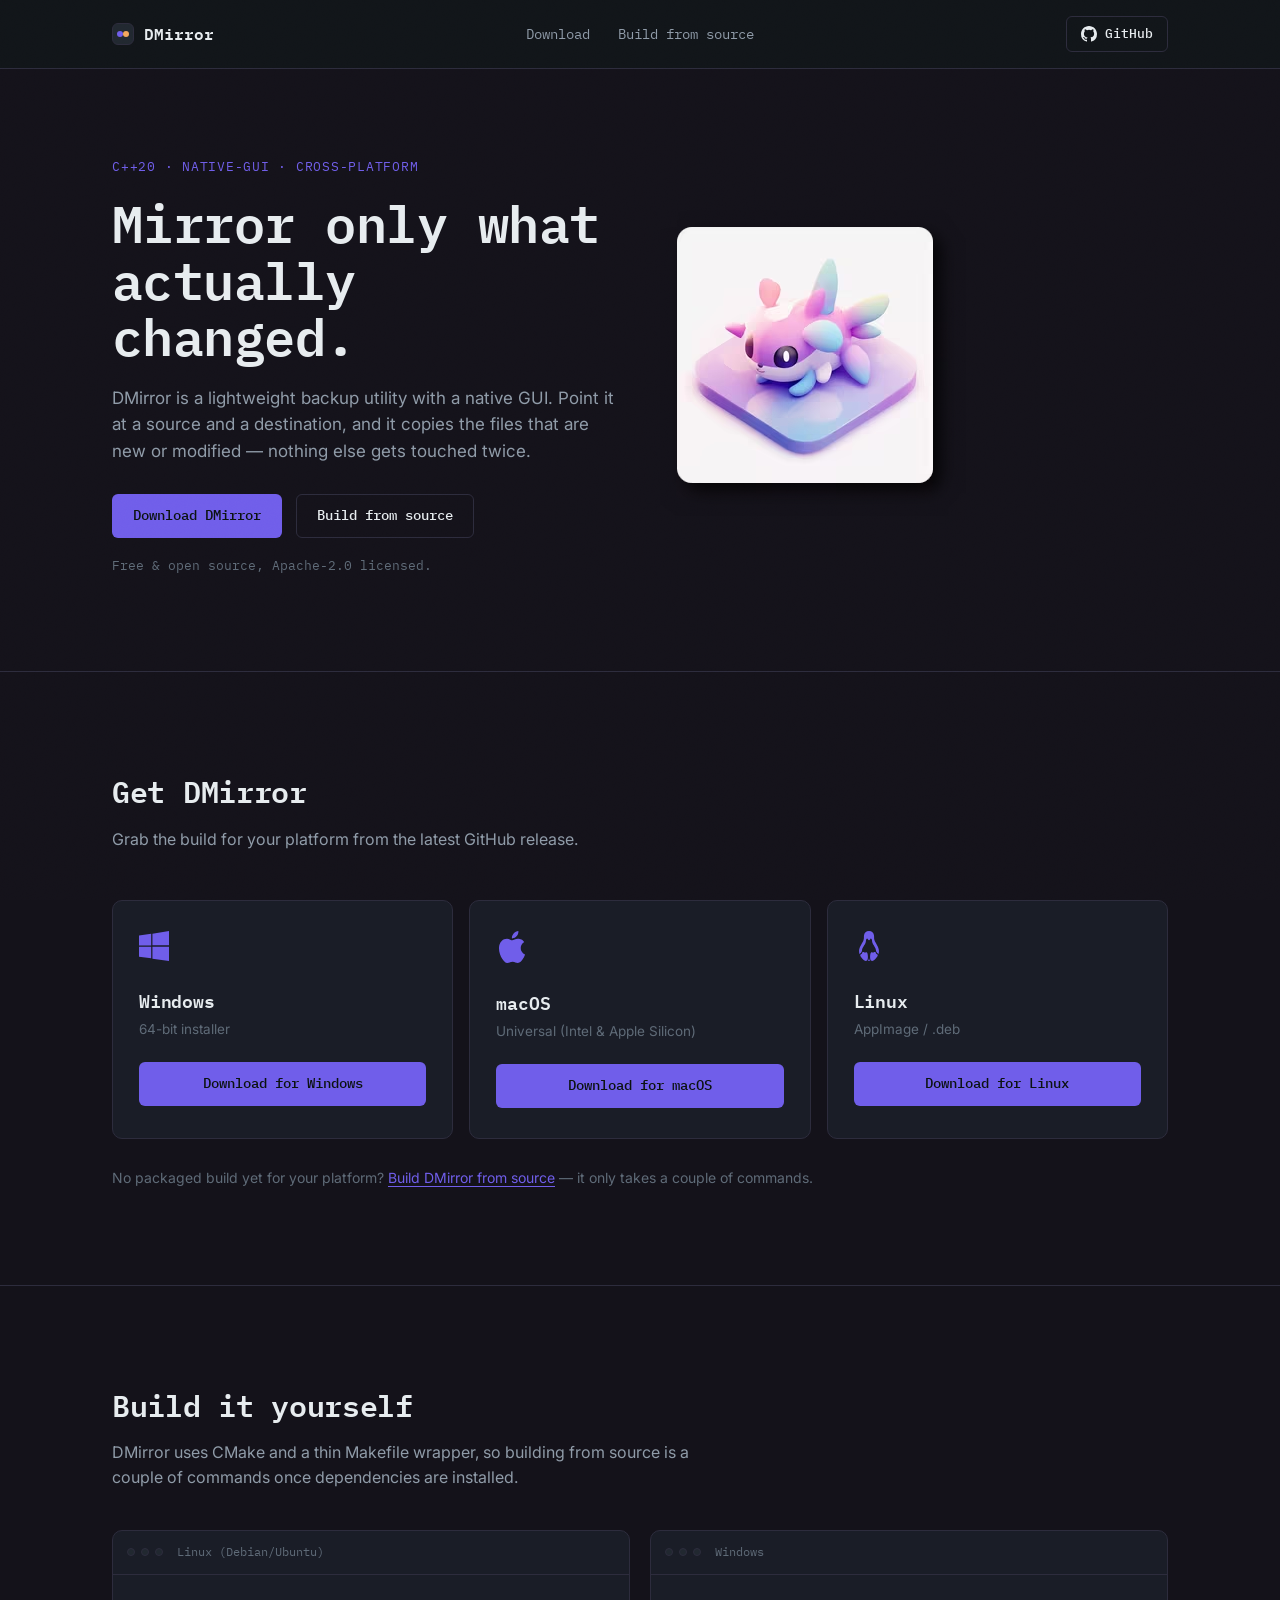
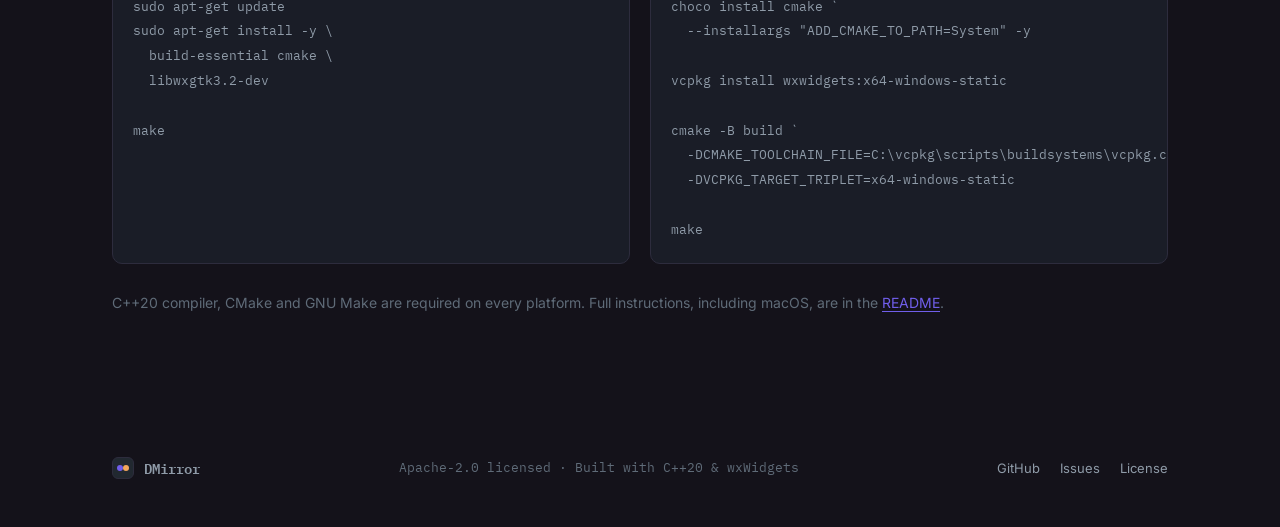
==== docs/index.html @ 09204002 "update: moved page/ contents to docs/" ====
<!DOCTYPE html>
<html lang="en">
<head>
<meta charset="UTF-8">
<meta name="viewport" content="width=device-width, initial-scale=1.0">
<title>DMirror — Copy only what changed</title>
<meta name="description" content="A lightweight, cross-platform C++ backup utility for Windows, Linux and macOS that efficiently copies only new or modified files from a source directory to a destination.">
<link rel="icon" href="data:image/svg+xml,<svg xmlns=%22http://www.w3.org/2000/svg%22 viewBox=%220 0 24 24%22><rect width=%2224%22 height=%2224%22 rx=%225%22 fill=%22%2312161a%22/><path d=%22M4 12h7M11 12l-2.5 -2.5M11 12l-2.5 2.5%22 stroke=%22%235EEAD4%22 stroke-width=%222%22 fill=%22none%22 stroke-linecap=%22round%22 stroke-linejoin=%22round%22/><path d=%22M20 12h-7M13 12l2.5 -2.5M13 12l2.5 2.5%22 stroke=%22%23F2A65C%22 stroke-width=%222%22 fill=%22none%22 stroke-linecap=%22round%22 stroke-linejoin=%22round%22/></svg>">
<link rel="preconnect" href="https://fonts.googleapis.com">
<link rel="preconnect" href="https://fonts.gstatic.com" crossorigin>
<link href="https://fonts.googleapis.com/css2?family=IBM+Plex+Mono:wght@400;500;600;700&family=Inter:wght@400;500;600;700;800&display=swap" rel="stylesheet">
<link rel="stylesheet" href="styles.css">
</head>
<body>

<div class="grain" aria-hidden="true"></div>

<header class="site-header">
  <div class="wrap header-inner">
    <a class="brand" href="#top">
      <span class="brand-mark" aria-hidden="true">
        <span class="dot dot-a"></span><span class="dot dot-b"></span>
      </span>
      DMirror
    </a>
    <nav class="main-nav" aria-label="Primary">
      <a href="#download">Download</a>
      <a href="#source">Build from source</a>
    </nav>
    <a class="btn btn-ghost btn-small" href="https://github.com/wowtamz/dmirror" target="_blank" rel="noopener">
      <svg width="16" height="16" viewBox="0 0 16 16" fill="currentColor" aria-hidden="true"><path d="M8 0C3.58 0 0 3.58 0 8a8 8 0 0 0 5.47 7.59c.4.07.55-.17.55-.38 0-.19-.01-.82-.01-1.49-2.01.37-2.53-.49-2.69-.94-.09-.23-.48-.94-.82-1.13-.28-.15-.68-.52-.01-.53.63-.01 1.08.58 1.23.82.72 1.21 1.87.87 2.33.66.07-.52.28-.87.51-1.07-1.78-.2-3.64-.89-3.64-3.95 0-.87.31-1.59.82-2.15-.08-.2-.36-1.02.08-2.12 0 0 .67-.21 2.2.82a7.5 7.5 0 0 1 4 0c1.53-1.04 2.2-.82 2.2-.82.44 1.1.16 1.92.08 2.12.51.56.82 1.27.82 2.15 0 3.07-1.87 3.75-3.65 3.95.29.25.54.73.54 1.48 0 1.07-.01 1.93-.01 2.2 0 .21.15.46.55.38A8 8 0 0 0 16 8c0-4.42-3.58-8-8-8Z"/></svg>
      GitHub
    </a>
  </div>
</header>

<main id="top">

  <!-- HERO -->
  <section class="hero">
    <div class="wrap hero-inner">
      <div class="hero-copy">
        <p class="eyebrow">C++20 · Native-GUI · Cross-Platform</p>
        <h1>Mirror only what<br>actually changed.</h1>
        <p class="lede">DMirror is a lightweight backup utility with a native GUI. Point it at a source and a destination, and it copies the files that are new or modified — nothing else gets touched twice.</p>
        <div class="hero-actions">
          <a class="btn btn-primary" href="#download">Download DMirror</a>
          <a class="btn btn-ghost" href="#source">Build from source</a>
        </div>
        <p class="hero-note">Free &amp; open source, Apache-2.0 licensed.</p>
      </div>
      <div class="hero-logo">
        <img src="images/logo.avif"></img>
      </div>
    </div>
  </section>

  <!-- DOWNLOAD -->
  <section class="download" id="download">
    <div class="wrap">
      <h2 class="section-title">Get DMirror</h2>
      <p class="section-lede">Grab the build for your platform from the latest GitHub release.</p>

      <div class="download-grid">

        <article class="download-card">
          <div class="download-icon" aria-hidden="true">
            <svg width="30" height="30" viewBox="0 0 24 24" fill="currentColor"><path d="M0 3.5 9.75 2.2v9.3H0V3.5Zm10.75-1.4L24 0v11.4H10.75V2.1ZM0 12.5h9.75v9.3L0 20.5v-8Zm10.75 0H24V24l-13.25-1.85V12.5Z"/></svg>
          </div>
          <h3>Windows</h3>
          <p class="download-sub">64-bit installer</p>
          <a class="btn btn-primary btn-block" href="https://github.com/wowtamz/dmirror/releases/latest" target="_blank" rel="noopener">Download for Windows</a>
        </article>

        <article class="download-card">
          <div class="download-icon" aria-hidden="true">
            <svg xmlns="http://www.w3.org/2000/svg"
                 width="32"
                 height="32"
                 viewBox="0 0 814.1 999.9"
                 fill="currentColor">
              <path d="m788.1 340.9c-5.8 4.5-108.2 62.2-108.2 190.5 0 148.4 130.3 200.9 134.2 202.2-.6 3.2-20.7 71.9-68.7 141.9-42.8 61.6-87.5 123.1-155.5 123.1-68 0-85.5-39.5-164-39.5-76.5 0-103.7 40.8-165.9 40.8-62.2 0-105.6-57-155.5-127C46.7 790.7 0 663 0 541.8 0 347.4 126.4 244.3 250.8 244.3c66.1 0 121.2 43.4 162.7 43.4 39.5 0 101.1-46 176.3-46 28.5 0 130.9 2.6 198.3 99.2zM554.1 159.4C585.2 122.5 607.2 71.3 607.2 20.1c0-7.1-.6-14.3-1.9-20.1-50.6 1.9-110.8 33.7-147.1 75.8-28.5 32.4-55.1 83.6-55.1 135.5 0 7.8 1.3 15.6 1.9 18.1 3.2.6 8.4 1.3 13.6 1.3 45.4 0 102.5-30.4 135.5-71.3z"/>
            </svg>
          </div>
          <h3>macOS</h3>
          <p class="download-sub">Universal (Intel &amp; Apple Silicon)</p>
          <a class="btn btn-primary btn-block" href="https://github.com/wowtamz/dmirror/releases/latest" target="_blank" rel="noopener">Download for macOS</a>
        </article>

        <article class="download-card">
          <div class="download-icon" aria-hidden="true">
            <svg width="30" height="30" clip-rule="evenodd" fill="currentColor" fill-rule="evenodd" stroke-linejoin="round" stroke-miterlimit="2" viewBox="0 0 777 778" xmlns="http://www.w3.org/2000/svg"><path d="m388.456.0c-75.983.0-120.59 46.353-128.991 108.855-8.401 62.503 5.125 73.956-15.915 137.96-21.04 64.003-115.369 173.72-113.164 274.952.687 31.517 4.317 58.806 10.64 82.652 7.752-12.845 19.238-21.897 27.609-25.763 6.535-3.017 9.694-4.467 11.167-5.012.214-1.619 1.043-5.305 2.55-12.574 2.071-9.981 10.008-25.611 23.565-35.874-.138-3.11-.288-6.187-.352-9.408-1.566-78.518 79.586-163.583 94.523-213.227 14.937-49.642 8.439-54.755 10.903-67.089s11.977-26.702 25.675-38.161c1.305-1.092 2.576-1.57 3.869-1.583 12.489-.118 24.987 45.349 49.152 45.371 24.165.029 36.736-55.424 50.647-43.788 13.699 11.459 23.211 25.827 25.675 38.161s-4.034 17.447 10.903 67.089c14.937 49.644 96.001 134.708 94.435 213.227-.065 3.191-.217 6.238-.352 9.32 13.618 10.262 21.578 25.956 23.653 35.962 1.507 7.269 2.336 10.955 2.55 12.574 1.469.544 4.641 2.079 11.167 5.1 8.374 3.878 19.791 12.913 27.521 25.763 6.341-23.871 10.04-51.178 10.728-82.74 2.205-101.232-92.212-210.949-113.252-274.952-21.04-64.004-7.426-75.457-15.827-137.96-8.401-62.502-53.096-108.855-129.079-108.855zM239.154 541.814c-3.263.189-6.868 1.067-10.903 2.726-25.827 10.622-14.481 32.999-25.763 47.13s-33.935 7.324-41.063 36.226c-7.127 28.902 102.438 170.804 161.349 146.577 58.91-24.228 37.005-202.186 11.606-217.711-25.398-15.524-36.643 5.271-54.603 3.166-15.154-1.777-23.005-19.132-40.623-18.114zm296.758.0c-16.296.282-24.184 16.403-38.776 18.114-17.96 2.105-29.205-18.69-54.604-3.166-25.399 15.525-47.304 193.483 11.607 217.711 58.91 24.227 168.476-117.675 161.348-146.577s-29.693-22.095-40.975-36.226.065-36.508-25.762-47.13c-4.843-1.991-9.077-2.79-12.838-2.726zm-150.621 174.01c-1.288 8.317-3.016 16.479-5.276 24.357-3.684 12.84-9.061 25.707-17.058 36.666 8.288.514 16.783.581 25.499.174 8.716.406 17.208.339 25.499-.174-7.997-10.959-13.374-23.826-17.058-36.666-2.26-7.878-3.988-16.04-5.275-24.357-1.055.028-2.101.088-3.166.088s-2.11-.068-3.165-.088z" fill-rule="nonzero"/></svg>
          </div>
          <h3>Linux</h3>
          <p class="download-sub">AppImage / .deb</p>
          <a class="btn btn-primary btn-block" href="https://github.com/wowtamz/dmirror/releases/latest" target="_blank" rel="noopener">Download for Linux</a>
        </article>
      </div>

      <p class="download-note">No packaged build yet for your platform? <a href="#source">Build DMirror from source</a> — it only takes a couple of commands.</p>
    </div>
  </section>

  <!-- BUILD FROM SOURCE -->
  <section class="source" id="source">
    <div class="wrap source-inner">
      <div>
        <h2 class="section-title">Build it yourself</h2>
        <p class="section-lede">DMirror uses CMake and a thin Makefile wrapper, so building from source is a couple of commands once dependencies are installed.</p>
      </div>

      <div class="source-grid">
        <div class="code-window">
          <div class="code-head">
            <span class="code-dot"></span><span class="code-dot"></span><span class="code-dot"></span>
            <span class="code-title">Linux (Debian/Ubuntu)</span>
          </div>
          <pre><code>sudo apt-get update
sudo apt-get install -y \
  build-essential cmake \
  libwxgtk3.2-dev

make</code></pre>
        </div>

        <div class="code-window">
          <div class="code-head">
            <span class="code-dot"></span><span class="code-dot"></span><span class="code-dot"></span>
            <span class="code-title">Windows</span>
          </div>
          <pre><code>choco install cmake `
  --installargs "ADD_CMAKE_TO_PATH=System" -y

vcpkg install wxwidgets:x64-windows-static

cmake -B build `
  -DCMAKE_TOOLCHAIN_FILE=C:\vcpkg\scripts\buildsystems\vcpkg.cmake `
  -DVCPKG_TARGET_TRIPLET=x64-windows-static

make</code></pre>
        </div>
      </div>

      <p class="source-note">C++20 compiler, CMake and GNU Make are required on every platform. Full instructions, including macOS, are in the <a href="https://github.com/wowtamz/dmirror#readme" target="_blank" rel="noopener">README</a>.</p>
    </div>
  </section>

</main>

<footer class="site-footer">
  <div class="wrap footer-inner">
    <div class="footer-brand">
      <span class="brand-mark" aria-hidden="true"><span class="dot dot-a"></span><span class="dot dot-b"></span></span>
      DMirror
    </div>
    <p class="footer-meta">Apache-2.0 licensed · Built with C++20 &amp; wxWidgets</p>
    <div class="footer-links">
      <a href="https://github.com/wowtamz/dmirror" target="_blank" rel="noopener">GitHub</a>
      <a href="https://github.com/wowtamz/dmirror/issues" target="_blank" rel="noopener">Issues</a>
      <a href="https://github.com/wowtamz/dmirror/blob/main/LICENSE" target="_blank" rel="noopener">License</a>
    </div>
  </div>
</footer>

</body>
</html>
---- docs/styles.css ----
/* ---------------------------------------------------------
   DMirror — tokens
--------------------------------------------------------- */
:root{
  --bg:        #14121a; //#12161a;
  --surface:   #1a1d27; //#1a2027;
  --surface-2: #212830;
  --border:    #2d2c3d; //#2c343d;
  --text:      #e7ecef;
  --text-dim:  #8f9ba8;
  --text-mute: #5f6b78;

  --accent:      #705eea; //#5eead4;
  --accent-dim:  #4e429e; //#2f5850;
  --amber:     #f2a65c;
  --amber-dim: #5a4227;

  --font-display: "IBM Plex Mono", ui-monospace, "SF Mono", Menlo, monospace;
  --font-body:    "Inter", -apple-system, BlinkMacSystemFont, "Segoe UI", sans-serif;

  --radius: 10px;
  --radius-sm: 6px;
  --wrap: 1120px;
}

*, *::before, *::after{ box-sizing: border-box; }

html{ scroll-behavior: smooth; }

body{
  margin: 0;
  background: var(--bg);
  color: var(--text);
  font-family: var(--font-body);
  font-size: 16px;
  line-height: 1.55;
  -webkit-font-smoothing: antialiased;
}

.wrap{
  max-width: var(--wrap);
  margin: 0 auto;
  padding: 0 32px;
}

a{ color: inherit; }

h1, h2, h3{
  font-family: var(--font-display);
  font-weight: 600;
  letter-spacing: -0.01em;
  margin: 0;
}

p{ margin: 0; }

/* subtle grain so the dark surfaces don't feel flat/plastic */
.grain{
  position: fixed;
  inset: 0;
  pointer-events: none;
  z-index: 999;
  opacity: 0.035;
  mix-blend-mode: overlay;
  background-image: url("data:image/svg+xml,%3Csvg xmlns='http://www.w3.org/2000/svg' width='120' height='120'%3E%3Cfilter id='n'%3E%3CfeTurbulence type='fractalNoise' baseFrequency='0.9' numOctaves='2' stitchTiles='stitch'/%3E%3C/filter%3E%3Crect width='100%25' height='100%25' filter='url(%23n)'/%3E%3C/svg%3E");
}

/* ---------------------------------------------------------
   Buttons
--------------------------------------------------------- */
.btn{
  display: inline-flex;
  align-items: center;
  justify-content: center;
  gap: 8px;
  height: 44px;
  padding: 0 20px;
  border-radius: var(--radius-sm);
  font-family: var(--font-display);
  font-size: 14px;
  font-weight: 500;
  text-decoration: none;
  border: 1px solid transparent;
  cursor: pointer;
  transition: transform .15s ease, background-color .15s ease, border-color .15s ease;
}
.btn:active{ transform: translateY(1px); }

.btn-primary{
  background: var(--accent);
  color: #0b1210;
}
.btn-primary:hover{ background: var(--accent-dim); }

.btn-ghost{
  background: transparent;
  border-color: var(--border);
  color: var(--text);
}
.btn-ghost:hover{ border-color: var(--text-mute); }

.btn-small{ height: 36px; padding: 0 14px; font-size: 13px; }
.btn-block{ width: 100%; }

:focus-visible{
  outline: 2px solid var(--accent);
  outline-offset: 2px;
}

/* ---------------------------------------------------------
   Header
--------------------------------------------------------- */
.site-header{
  position: sticky;
  top: 0;
  z-index: 50;
  background: rgba(18, 22, 26, 0.82);
  backdrop-filter: blur(10px);
  border-bottom: 1px solid var(--border);
}
.header-inner{
  height: 68px;
  display: flex;
  align-items: center;
  justify-content: space-between;
  gap: 24px;
}
.brand{
  display: flex;
  align-items: center;
  gap: 10px;
  font-family: var(--font-display);
  font-weight: 600;
  font-size: 16px;
  text-decoration: none;
  color: var(--text);
}
.brand-mark{
  position: relative;
  width: 22px;
  height: 22px;
  border-radius: 6px;
  background: var(--surface-2);
  border: 1px solid var(--border);
  flex-shrink: 0;
}
.dot{
  position: absolute;
  top: 50%;
  width: 6px;
  height: 6px;
  border-radius: 50%;
  transform: translateY(-50%);
}
.dot-a{ left: 4px; background: var(--accent); }
.dot-b{ right: 4px; background: var(--amber); }

.main-nav{
  display: flex;
  gap: 28px;
  flex: 1;
  justify-content: center;
}
.main-nav a{
  font-family: var(--font-display);
  font-size: 13.5px;
  color: var(--text-dim);
  text-decoration: none;
  transition: color .15s ease;
}
.main-nav a:hover{ color: var(--text); }

/* ---------------------------------------------------------
   Hero
--------------------------------------------------------- */
.hero{
  padding: 88px 0 96px;
  border-bottom: 1px solid var(--border);
}
.hero-inner{
  display: grid;
  grid-template-columns: 1fr;
  gap: 64px;
  align-items: center;
}
@media (min-width: 980px){
  .hero-inner{ grid-template-columns: 1fr 1fr; gap: 40px; }
}

.eyebrow{
  font-family: var(--font-display);
  font-size: 12.5px;
  letter-spacing: 0.06em;
  text-transform: uppercase;
  color: var(--accent);
  margin-bottom: 18px;
}

.hero h1{
  font-size: clamp(36px, 5vw, 52px);
  line-height: 1.08;
  color: var(--text);
  margin-bottom: 22px;
}

.lede{
  font-size: 17px;
  color: var(--text-dim);
  max-width: 46ch;
  margin-bottom: 30px;
}

.hero-actions{
  display: flex;
  flex-wrap: wrap;
  gap: 14px;
  margin-bottom: 18px;
}

.hero-note{
  font-family: var(--font-display);
  font-size: 12.5px;
  color: var(--text-mute);
}

.section-title{
  font-size: clamp(24px, 3vw, 30px);
  color: var(--text);
}
.section-lede{
  color: var(--text-dim);
  font-size: 16px;
  max-width: 58ch;
  margin-top: 12px;
}

/* ---------------------------------------------------------
   Build yourself
--------------------------------------------------------- */
.code-window{
  background: var(--surface);
  border: 1px solid var(--border);
  border-radius: var(--radius);
  overflow: hidden;
}
.code-head{
  display: flex;
  align-items: center;
  gap: 6px;
  padding: 12px 14px;
  border-bottom: 1px solid var(--border);
}
.code-dot{
  width: 8px; height: 8px;
  border-radius: 50%;
  background: var(--surface-2);
  border: 1px solid var(--border);
}
.code-title{
  margin-left: 8px;
  font-family: var(--font-display);
  font-size: 12px;
  color: var(--text-mute);
}
.code-window pre{
  margin: 0;
  padding: 20px;
  overflow-x: auto;
}
.code-window code{
  font-family: var(--font-display);
  font-size: 13px;
  line-height: 1.7;
  color: var(--text-dim);
  white-space: pre;
}

/* ---------------------------------------------------------
   Download
--------------------------------------------------------- */
.download{
  padding: 96px 0;
  border-bottom: 1px solid var(--border);
}

.download-grid{
  margin-top: 48px;
  display: grid;
  grid-template-columns: repeat(auto-fit, minmax(240px, 1fr));
  gap: 16px;
}

.download-card{
  background: var(--surface);
  border: 1px solid var(--border);
  border-radius: var(--radius);
  padding: 30px 26px;
  display: flex;
  flex-direction: column;
  align-items: flex-start;
  transition: border-color .15s ease;
}

.download-card:hover{ border-color: var(--text-mute); }

.download-icon{
  color: var(--accent);
  margin-bottom: 20px;
}

.download-card h3{
  font-size: 18px;
  color: var(--text);
  margin-bottom: 4px;
}

.download-sub{
  font-size: 13.5px;
  color: var(--text-mute);
  margin-bottom: 22px;
}

.download-note{
  margin-top: 28px;
  font-size: 14px;
  color: var(--text-mute);
}
.download-note a{
  color: var(--accent);
  text-decoration: underline;
  text-underline-offset: 3px;
}

/* ---------------------------------------------------------
   Build from source
--------------------------------------------------------- */
.source{ padding: 96px 0; }

.source-grid{
  margin-top: 40px;
  display: grid;
  grid-template-columns: 1fr;
  gap: 20px;
}
@media (min-width: 800px){
  .source-grid{ grid-template-columns: 1fr 1fr; }
}

.source-note{
  margin-top: 28px;
  font-size: 14px;
  color: var(--text-mute);
}
.source-note a{
  color: var(--accent);
  text-decoration: underline;
  text-underline-offset: 3px;
}

/* ---------------------------------------------------------
   Footer
--------------------------------------------------------- */
.site-footer{ padding: 48px 0; }

.footer-inner{
  display: flex;
  flex-wrap: wrap;
  align-items: center;
  justify-content: space-between;
  gap: 16px;
}

.footer-brand{
  display: flex;
  align-items: center;
  gap: 10px;
  font-family: var(--font-display);
  font-weight: 600;
  color: var(--text-dim);
  font-size: 14px;
}

.footer-meta{
  font-size: 13px;
  color: var(--text-mute);
  font-family: var(--font-display);
}

.footer-links{
  display: flex;
  gap: 20px;
}
.footer-links a{
  font-size: 13px;
  color: var(--text-dim);
  text-decoration: none;
}
.footer-links a:hover{ color: var(--text); }

/* ---------------------------------------------------------
   Responsive: nav collapse
--------------------------------------------------------- */
@media (max-width: 860px){
  .main-nav{ display: none; }
}
@media (max-width: 560px){
  .wrap{ padding: 0 20px; }
  .hero{ padding: 56px 0 64px; }
  .features, .how, .download, .source{ padding: 64px 0; }
}
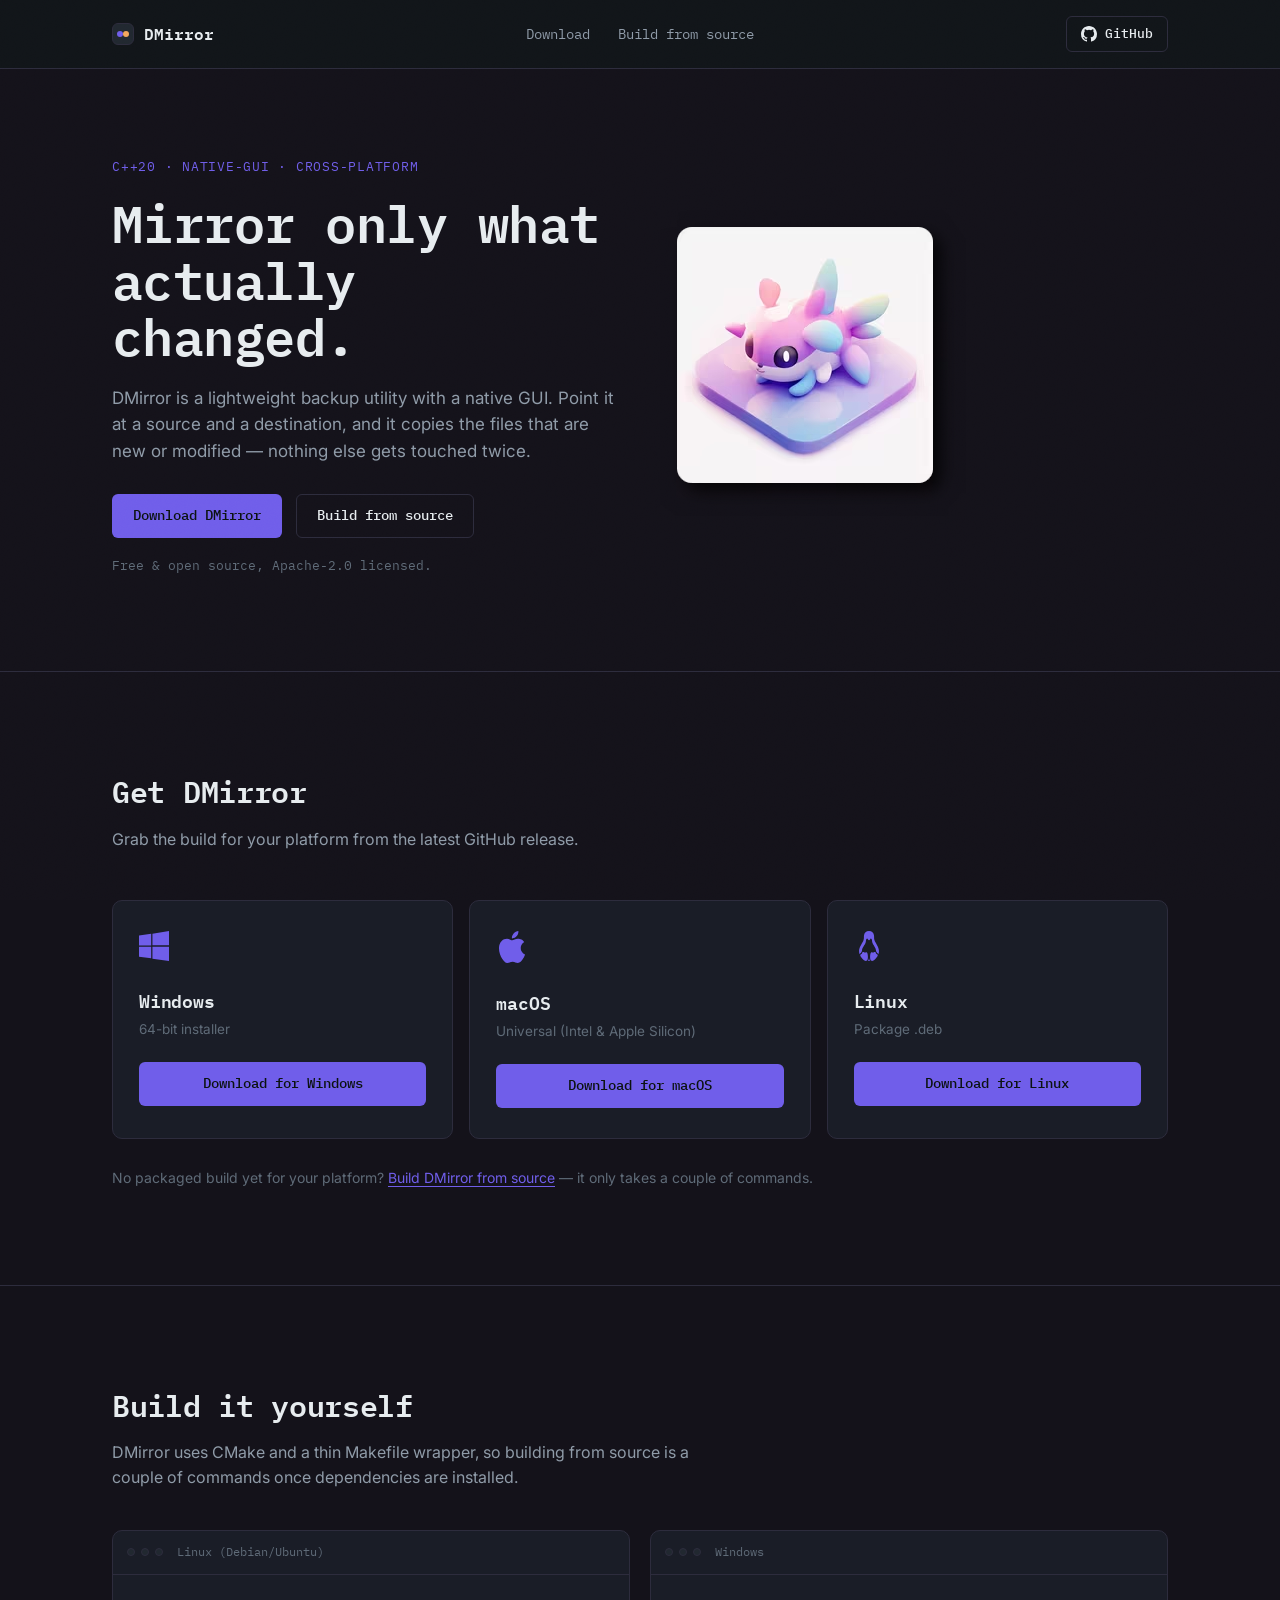
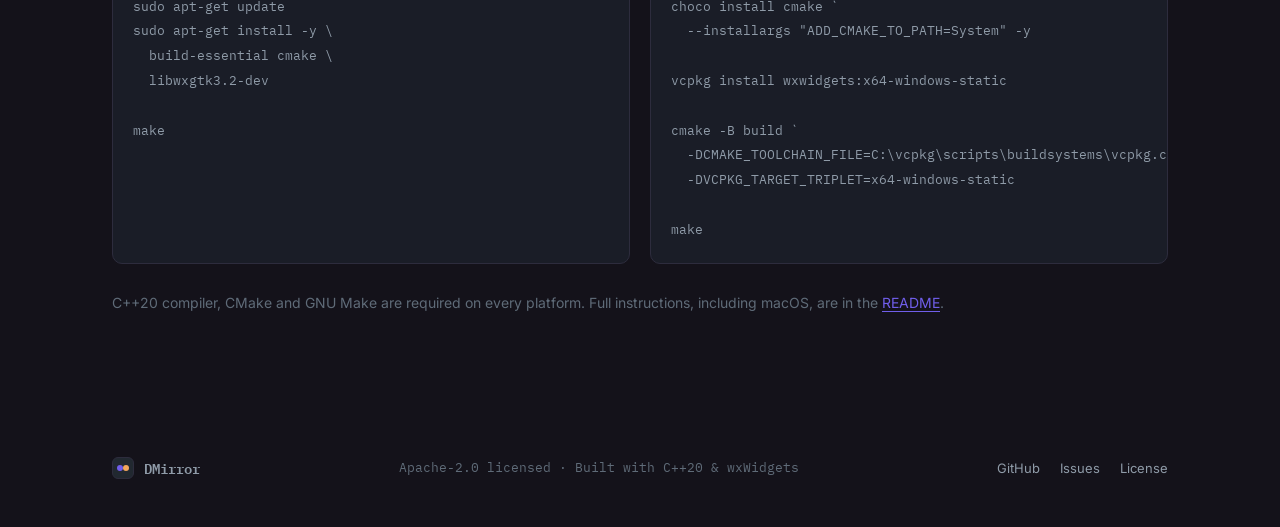
==== commit f88cd98d: "update: loading latest platform specific download link via github api" ====
--- a/docs/index.html
+++ b/docs/index.html
@@ -10,9 +10,9 @@
 <link rel="preconnect" href="https://fonts.gstatic.com" crossorigin>
 <link href="https://fonts.googleapis.com/css2?family=IBM+Plex+Mono:wght@400;500;600;700&family=Inter:wght@400;500;600;700;800&display=swap" rel="stylesheet">
 <link rel="stylesheet" href="styles.css">
+<script type="text/javascript" src="main.js"></script>
 </head>
 <body>
-
 <div class="grain" aria-hidden="true"></div>
 
 <header class="site-header">
@@ -58,7 +58,7 @@
   <!-- DOWNLOAD -->
   <section class="download" id="download">
     <div class="wrap">
-      <h2 class="section-title">Get DMirror</h2>
+      <h2 class="section-title" id="dl_title">Get DMirror</h2>
       <p class="section-lede">Grab the build for your platform from the latest GitHub release.</p>
 
       <div class="download-grid">
@@ -69,7 +69,7 @@
           </div>
           <h3>Windows</h3>
           <p class="download-sub">64-bit installer</p>
-          <a class="btn btn-primary btn-block" href="https://github.com/wowtamz/dmirror/releases/latest" target="_blank" rel="noopener">Download for Windows</a>
+          <a class="btn btn-primary btn-block" id="dl_win64" href="https://github.com/wowtamz/dmirror/releases/latest" target="_blank" rel="noopener">Download for Windows</a>
         </article>
 
         <article class="download-card">
@@ -84,7 +84,7 @@
           </div>
           <h3>macOS</h3>
           <p class="download-sub">Universal (Intel &amp; Apple Silicon)</p>
-          <a class="btn btn-primary btn-block" href="https://github.com/wowtamz/dmirror/releases/latest" target="_blank" rel="noopener">Download for macOS</a>
+          <a class="btn btn-primary btn-block" id="dl_macos" href="https://github.com/wowtamz/dmirror/releases/latest" target="_blank" rel="noopener">Download for macOS</a>
         </article>
 
         <article class="download-card">
@@ -92,8 +92,8 @@
             <svg width="30" height="30" clip-rule="evenodd" fill="currentColor" fill-rule="evenodd" stroke-linejoin="round" stroke-miterlimit="2" viewBox="0 0 777 778" xmlns="http://www.w3.org/2000/svg"><path d="m388.456.0c-75.983.0-120.59 46.353-128.991 108.855-8.401 62.503 5.125 73.956-15.915 137.96-21.04 64.003-115.369 173.72-113.164 274.952.687 31.517 4.317 58.806 10.64 82.652 7.752-12.845 19.238-21.897 27.609-25.763 6.535-3.017 9.694-4.467 11.167-5.012.214-1.619 1.043-5.305 2.55-12.574 2.071-9.981 10.008-25.611 23.565-35.874-.138-3.11-.288-6.187-.352-9.408-1.566-78.518 79.586-163.583 94.523-213.227 14.937-49.642 8.439-54.755 10.903-67.089s11.977-26.702 25.675-38.161c1.305-1.092 2.576-1.57 3.869-1.583 12.489-.118 24.987 45.349 49.152 45.371 24.165.029 36.736-55.424 50.647-43.788 13.699 11.459 23.211 25.827 25.675 38.161s-4.034 17.447 10.903 67.089c14.937 49.644 96.001 134.708 94.435 213.227-.065 3.191-.217 6.238-.352 9.32 13.618 10.262 21.578 25.956 23.653 35.962 1.507 7.269 2.336 10.955 2.55 12.574 1.469.544 4.641 2.079 11.167 5.1 8.374 3.878 19.791 12.913 27.521 25.763 6.341-23.871 10.04-51.178 10.728-82.74 2.205-101.232-92.212-210.949-113.252-274.952-21.04-64.004-7.426-75.457-15.827-137.96-8.401-62.502-53.096-108.855-129.079-108.855zM239.154 541.814c-3.263.189-6.868 1.067-10.903 2.726-25.827 10.622-14.481 32.999-25.763 47.13s-33.935 7.324-41.063 36.226c-7.127 28.902 102.438 170.804 161.349 146.577 58.91-24.228 37.005-202.186 11.606-217.711-25.398-15.524-36.643 5.271-54.603 3.166-15.154-1.777-23.005-19.132-40.623-18.114zm296.758.0c-16.296.282-24.184 16.403-38.776 18.114-17.96 2.105-29.205-18.69-54.604-3.166-25.399 15.525-47.304 193.483 11.607 217.711 58.91 24.227 168.476-117.675 161.348-146.577s-29.693-22.095-40.975-36.226.065-36.508-25.762-47.13c-4.843-1.991-9.077-2.79-12.838-2.726zm-150.621 174.01c-1.288 8.317-3.016 16.479-5.276 24.357-3.684 12.84-9.061 25.707-17.058 36.666 8.288.514 16.783.581 25.499.174 8.716.406 17.208.339 25.499-.174-7.997-10.959-13.374-23.826-17.058-36.666-2.26-7.878-3.988-16.04-5.275-24.357-1.055.028-2.101.088-3.166.088s-2.11-.068-3.165-.088z" fill-rule="nonzero"/></svg>
           </div>
           <h3>Linux</h3>
-          <p class="download-sub">AppImage / .deb</p>
-          <a class="btn btn-primary btn-block" href="https://github.com/wowtamz/dmirror/releases/latest" target="_blank" rel="noopener">Download for Linux</a>
+          <p class="download-sub">Package .deb</p>
+          <a class="btn btn-primary btn-block" id="dl_linux" href="https://github.com/wowtamz/dmirror/releases/latest" target="_blank" rel="noopener">Download for Linux</a>
         </article>
       </div>
 
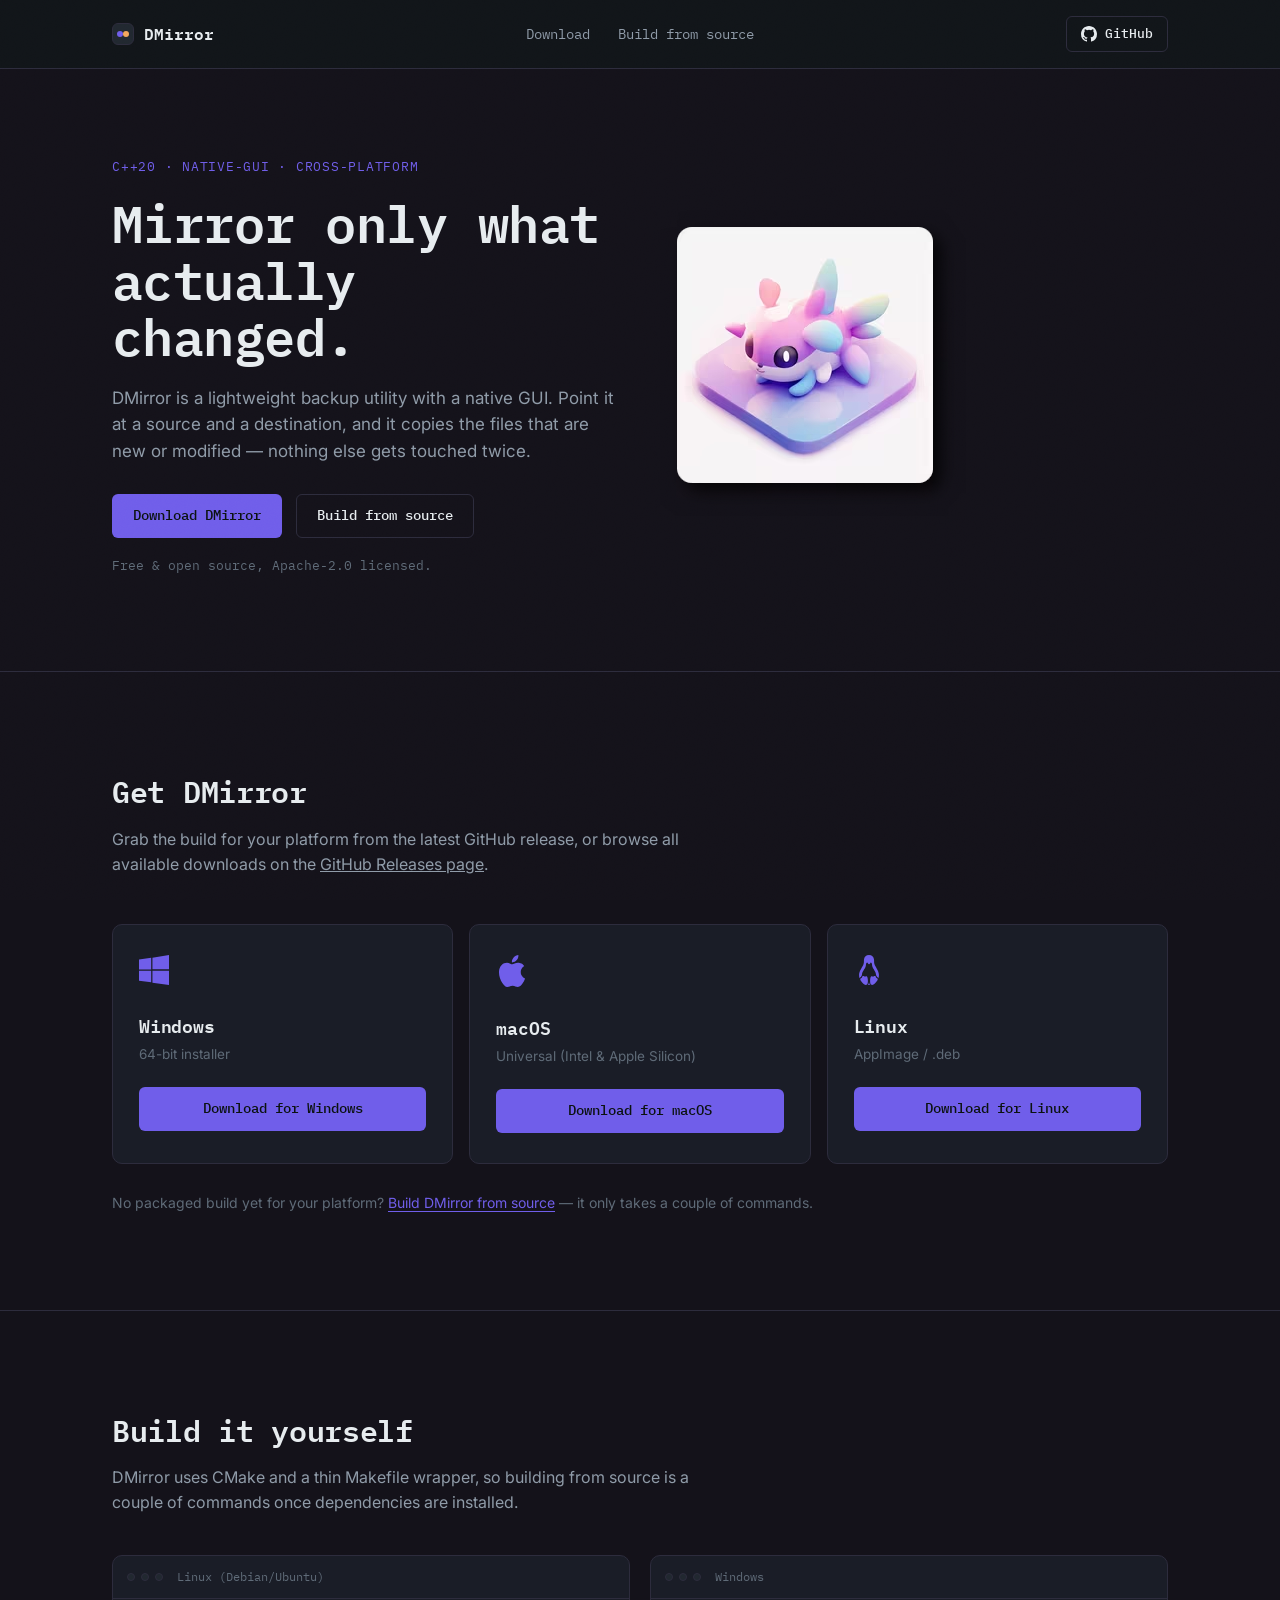
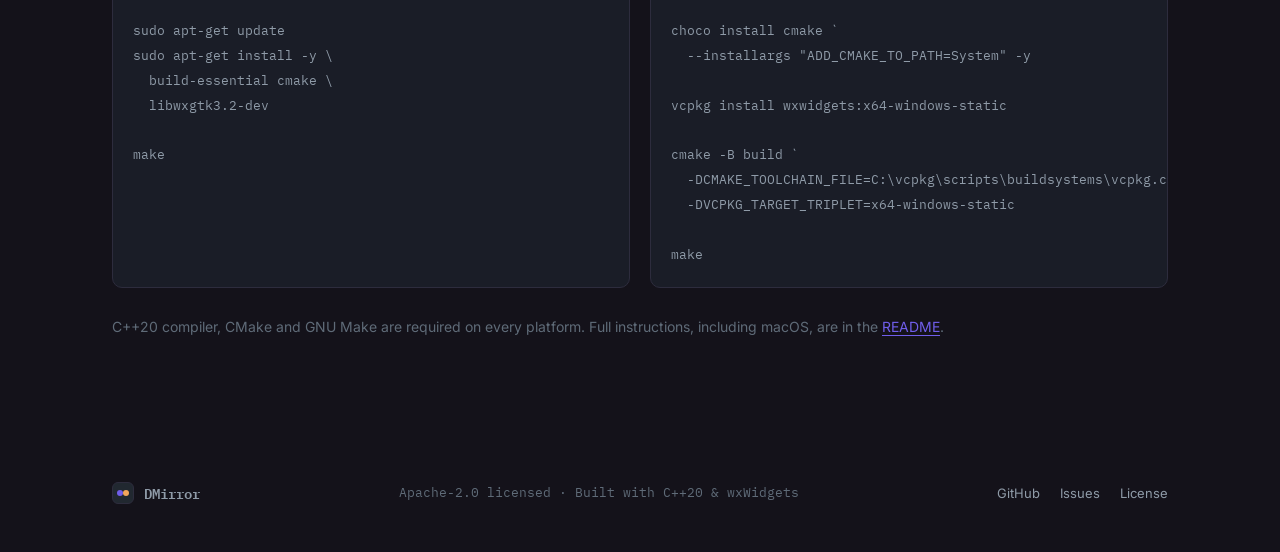
==== commit 9bb28239: "update: added download selection modal for linux packages" ====
--- a/docs/index.html
+++ b/docs/index.html
@@ -41,6 +41,9 @@
     <div class="wrap hero-inner">
       <div class="hero-copy">
         <p class="eyebrow">C++20 · Native-GUI · Cross-Platform</p>
+        <div class="hero-mobile-logo">
+            <img src="images/logo.avif"></img>
+        </div>
         <h1>Mirror only what<br>actually changed.</h1>
         <p class="lede">DMirror is a lightweight backup utility with a native GUI. Point it at a source and a destination, and it copies the files that are new or modified — nothing else gets touched twice.</p>
         <div class="hero-actions">
@@ -59,7 +62,10 @@
   <section class="download" id="download">
     <div class="wrap">
       <h2 class="section-title" id="dl_title">Get DMirror</h2>
-      <p class="section-lede">Grab the build for your platform from the latest GitHub release.</p>
+      <p class="section-lede">
+          Grab the build for your platform from the latest GitHub release, or browse all available downloads on the
+          <a href="https://github.com/wowtamz/dmirror/releases/latest">GitHub Releases page</a>.
+      </p>
 
       <div class="download-grid">
 
@@ -92,14 +98,32 @@
             <svg width="30" height="30" clip-rule="evenodd" fill="currentColor" fill-rule="evenodd" stroke-linejoin="round" stroke-miterlimit="2" viewBox="0 0 777 778" xmlns="http://www.w3.org/2000/svg"><path d="m388.456.0c-75.983.0-120.59 46.353-128.991 108.855-8.401 62.503 5.125 73.956-15.915 137.96-21.04 64.003-115.369 173.72-113.164 274.952.687 31.517 4.317 58.806 10.64 82.652 7.752-12.845 19.238-21.897 27.609-25.763 6.535-3.017 9.694-4.467 11.167-5.012.214-1.619 1.043-5.305 2.55-12.574 2.071-9.981 10.008-25.611 23.565-35.874-.138-3.11-.288-6.187-.352-9.408-1.566-78.518 79.586-163.583 94.523-213.227 14.937-49.642 8.439-54.755 10.903-67.089s11.977-26.702 25.675-38.161c1.305-1.092 2.576-1.57 3.869-1.583 12.489-.118 24.987 45.349 49.152 45.371 24.165.029 36.736-55.424 50.647-43.788 13.699 11.459 23.211 25.827 25.675 38.161s-4.034 17.447 10.903 67.089c14.937 49.644 96.001 134.708 94.435 213.227-.065 3.191-.217 6.238-.352 9.32 13.618 10.262 21.578 25.956 23.653 35.962 1.507 7.269 2.336 10.955 2.55 12.574 1.469.544 4.641 2.079 11.167 5.1 8.374 3.878 19.791 12.913 27.521 25.763 6.341-23.871 10.04-51.178 10.728-82.74 2.205-101.232-92.212-210.949-113.252-274.952-21.04-64.004-7.426-75.457-15.827-137.96-8.401-62.502-53.096-108.855-129.079-108.855zM239.154 541.814c-3.263.189-6.868 1.067-10.903 2.726-25.827 10.622-14.481 32.999-25.763 47.13s-33.935 7.324-41.063 36.226c-7.127 28.902 102.438 170.804 161.349 146.577 58.91-24.228 37.005-202.186 11.606-217.711-25.398-15.524-36.643 5.271-54.603 3.166-15.154-1.777-23.005-19.132-40.623-18.114zm296.758.0c-16.296.282-24.184 16.403-38.776 18.114-17.96 2.105-29.205-18.69-54.604-3.166-25.399 15.525-47.304 193.483 11.607 217.711 58.91 24.227 168.476-117.675 161.348-146.577s-29.693-22.095-40.975-36.226.065-36.508-25.762-47.13c-4.843-1.991-9.077-2.79-12.838-2.726zm-150.621 174.01c-1.288 8.317-3.016 16.479-5.276 24.357-3.684 12.84-9.061 25.707-17.058 36.666 8.288.514 16.783.581 25.499.174 8.716.406 17.208.339 25.499-.174-7.997-10.959-13.374-23.826-17.058-36.666-2.26-7.878-3.988-16.04-5.275-24.357-1.055.028-2.101.088-3.166.088s-2.11-.068-3.165-.088z" fill-rule="nonzero"/></svg>
           </div>
           <h3>Linux</h3>
-          <p class="download-sub">Package .deb</p>
-          <a class="btn btn-primary btn-block" id="dl_linux" href="https://github.com/wowtamz/dmirror/releases/latest" target="_blank" rel="noopener">Download for Linux</a>
+          <p class="download-sub">AppImage / .deb</p>
+          <a class="btn btn-primary btn-block" id="openModal" target="_blank" rel="noopener">Download for Linux</a>
         </article>
       </div>
 
       <p class="download-note">No packaged build yet for your platform? <a href="#source">Build DMirror from source</a> — it only takes a couple of commands.</p>
     </div>
   </section>
+
+  <div id="dl_modal" class="modal">
+    <div class="modal-content">
+        <h2>Choose a Linux package</h2>
+
+        <div class="modal-buttons">
+            <a id="dl_appimage" class="btn btn-primary btn-block" href="https://github.com/wowtamz/dmirror/releases/latest">
+                Download AppImage
+            </a>
+
+            <a id="dl_deb" class="btn btn-primary btn-block" href="ttps://github.com/wowtamz/dmirror/releases/latest">
+                Download .deb
+            </a>
+        </div>
+
+        <button class="btn btn-ghost btn-block" id="closeModal">Close</button>
+    </div>
+  </div>
 
   <!-- BUILD FROM SOURCE -->
   <section class="source" id="source">
--- a/docs/styles.css
+++ b/docs/styles.css
@@ -203,6 +203,14 @@
   margin-bottom: 22px;
 }
 
+.hero-mobile-logo {
+  display: none;
+}
+
+.hero-mobile-logo img {
+  max-width: 256px;
+}
+
 .lede{
   font-size: 17px;
   color: var(--text-dim);
@@ -332,6 +340,42 @@
 }
 
 /* ---------------------------------------------------------
+   Modal
+--------------------------------------------------------- */
+
+.modal {
+    display: none;
+    position: fixed;
+    inset: 0;
+    background: rgba(0,0,0,.75);
+    justify-content: center;
+    align-items: center;
+    z-index: 1000;
+}
+
+.modal.show {
+    display: flex;
+}
+
+.modal-content {
+    background: var(--bg);
+    padding: 24px;
+    border-radius: 10px;
+    width: 320px;
+    text-align: center;
+    box-shadow: 0 10px 30px rgba(0,0,0,.2);
+}
+
+.modal-content h2 {
+    margin-bottom: 8px;
+}
+
+.modal-content .btn {
+    margin-top: 8px;
+    margin-bottom: 8px;
+}
+
+/* ---------------------------------------------------------
    Build from source
 --------------------------------------------------------- */
 .source{ padding: 96px 0; }
@@ -400,6 +444,35 @@
 /* ---------------------------------------------------------
    Responsive: nav collapse
 --------------------------------------------------------- */
+
+@media (max-width: 980px) {
+
+  .hero-copy {
+    text-align: center;  
+  }
+
+  .lede {
+    max-width: 100%;  
+  }
+
+  .hero-actions {
+    justify-content: center;
+  }
+
+  .hero-logo {
+    display: none;
+  }
+
+  .hero-mobile-logo {
+    display: inherit;
+    justify-self: center;
+  }
+
+  .download-card {
+    align-items: center;
+  }
+}
+
 @media (max-width: 860px){
   .main-nav{ display: none; }
 }
